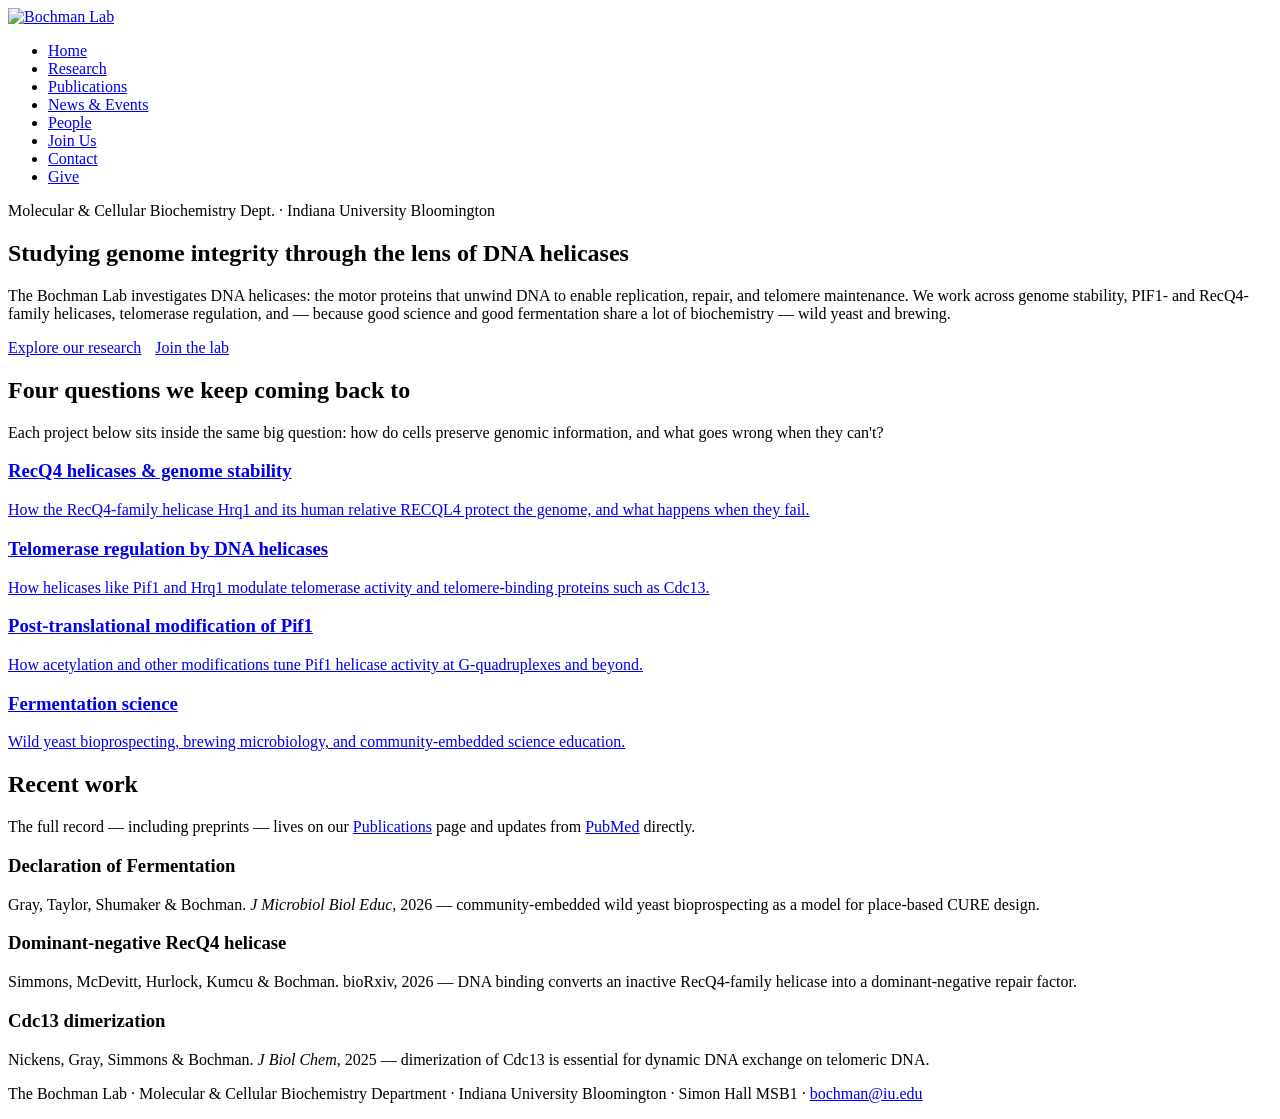
==== index.html @ aec82099 "Add Give page and "Give" nav link across the site" ====
<!DOCTYPE html>
<html lang="en">
<head>
<meta charset="UTF-8">
<meta name="viewport" content="width=device-width, initial-scale=1.0">
<title>The Bochman Lab — Indiana University</title>
<meta name="description" content="The Bochman Lab at Indiana University Bloomington studies DNA helicases, genome stability, telomere maintenance, and fermentation microbiology.">
<link rel="stylesheet" href="style.css">
</head>
<body>

<header class="site-header">
  <div class="wrap nav-row">
    <a class="brand" href="index.html"><img src="images/bochman-lab-logo.png" alt="Bochman Lab" class="brand-logo"></a>
    <nav class="primary" aria-label="Primary">
      <ul>
        <li><a href="index.html" aria-current="page">Home</a></li>
        <li><a href="research.html">Research</a></li>
        <li><a href="publications.html">Publications</a></li>
        <li><a href="news-events.html">News &amp; Events</a></li>
        <li><a href="people.html">People</a></li>
        <li><a href="join.html">Join Us</a></li>
        <li><a href="contact.html">Contact</a></li>
        <li><a href="give.html">Give</a></li>
      </ul>
    </nav>
  </div>
</header>

<section class="hero">
  <div class="wrap">
    <span class="tag">Molecular &amp; Cellular Biochemistry Dept. · Indiana University Bloomington</span>
    <h1>Studying genome integrity through the lens of DNA helicases</h1>
    <p class="lede">The Bochman Lab investigates DNA helicases: the motor proteins that unwind DNA to enable replication, repair, and telomere maintenance. We work across genome stability, PIF1- and RecQ4-family helicases, telomerase regulation, and — because good science and good fermentation share a lot of biochemistry — wild yeast and brewing.</p>
    <a class="btn" href="research.html">Explore our research</a>
    <a class="btn ghost" href="join.html" style="margin-left:10px;">Join the lab</a>
  </div>
</section>

<section class="tint">
  <div class="wrap">
    <h2>Four questions we keep coming back to</h2>
    <p class="section-sub">Each project below sits inside the same big question: how do cells preserve genomic information, and what goes wrong when they can't?</p>
    <div class="grid">
      <a class="card" href="research-recq4.html">
        <h3>RecQ4 helicases &amp; genome stability</h3>
        <p>How the RecQ4-family helicase Hrq1 and its human relative RECQL4 protect the genome, and what happens when they fail.</p>
      </a>
      <a class="card" href="research-telomerase.html">
        <h3>Telomerase regulation by DNA helicases</h3>
        <p>How helicases like Pif1 and Hrq1 modulate telomerase activity and telomere-binding proteins such as Cdc13.</p>
      </a>
      <a class="card" href="research-pif1.html">
        <h3>Post-translational modification of Pif1</h3>
        <p>How acetylation and other modifications tune Pif1 helicase activity at G-quadruplexes and beyond.</p>
      </a>
      <a class="card" href="research-fermentation.html">
        <h3>Fermentation science</h3>
        <p>Wild yeast bioprospecting, brewing microbiology, and community-embedded science education.</p>
      </a>
    </div>
  </div>
</section>

<section>
  <div class="wrap">
    <h2>Recent work</h2>
    <p class="section-sub">The full record — including preprints — lives on our <a href="publications.html">Publications</a> page and updates from <a href="https://pubmed.ncbi.nlm.nih.gov/?term=bochman+ml&amp;sort=date&amp;size=50" target="_blank" rel="noopener">PubMed</a> directly.</p>
    <div class="grid">
      <div class="card">
        <h3>Declaration of Fermentation</h3>
        <p>Gray, Taylor, Shumaker &amp; Bochman. <em>J Microbiol Biol Educ</em>, 2026 — community-embedded wild yeast bioprospecting as a model for place-based CURE design.</p>
      </div>
      <div class="card">
        <h3>Dominant-negative RecQ4 helicase</h3>
        <p>Simmons, McDevitt, Hurlock, Kumcu &amp; Bochman. bioRxiv, 2026 — DNA binding converts an inactive RecQ4-family helicase into a dominant-negative repair factor.</p>
      </div>
      <div class="card">
        <h3>Cdc13 dimerization</h3>
        <p>Nickens, Gray, Simmons &amp; Bochman. <em>J Biol Chem</em>, 2025 — dimerization of Cdc13 is essential for dynamic DNA exchange on telomeric DNA.</p>
      </div>
    </div>
  </div>
</section>

<footer class="site-footer">
  <div class="wrap">
    <p>The Bochman Lab &middot; Molecular &amp; Cellular Biochemistry Department &middot; Indiana University Bloomington &middot; Simon Hall MSB1 &middot; <a href="mailto:bochman@iu.edu">bochman@iu.edu</a></p>
  </div>
</footer>

<script src="main.js"></script>
</body>
</html>
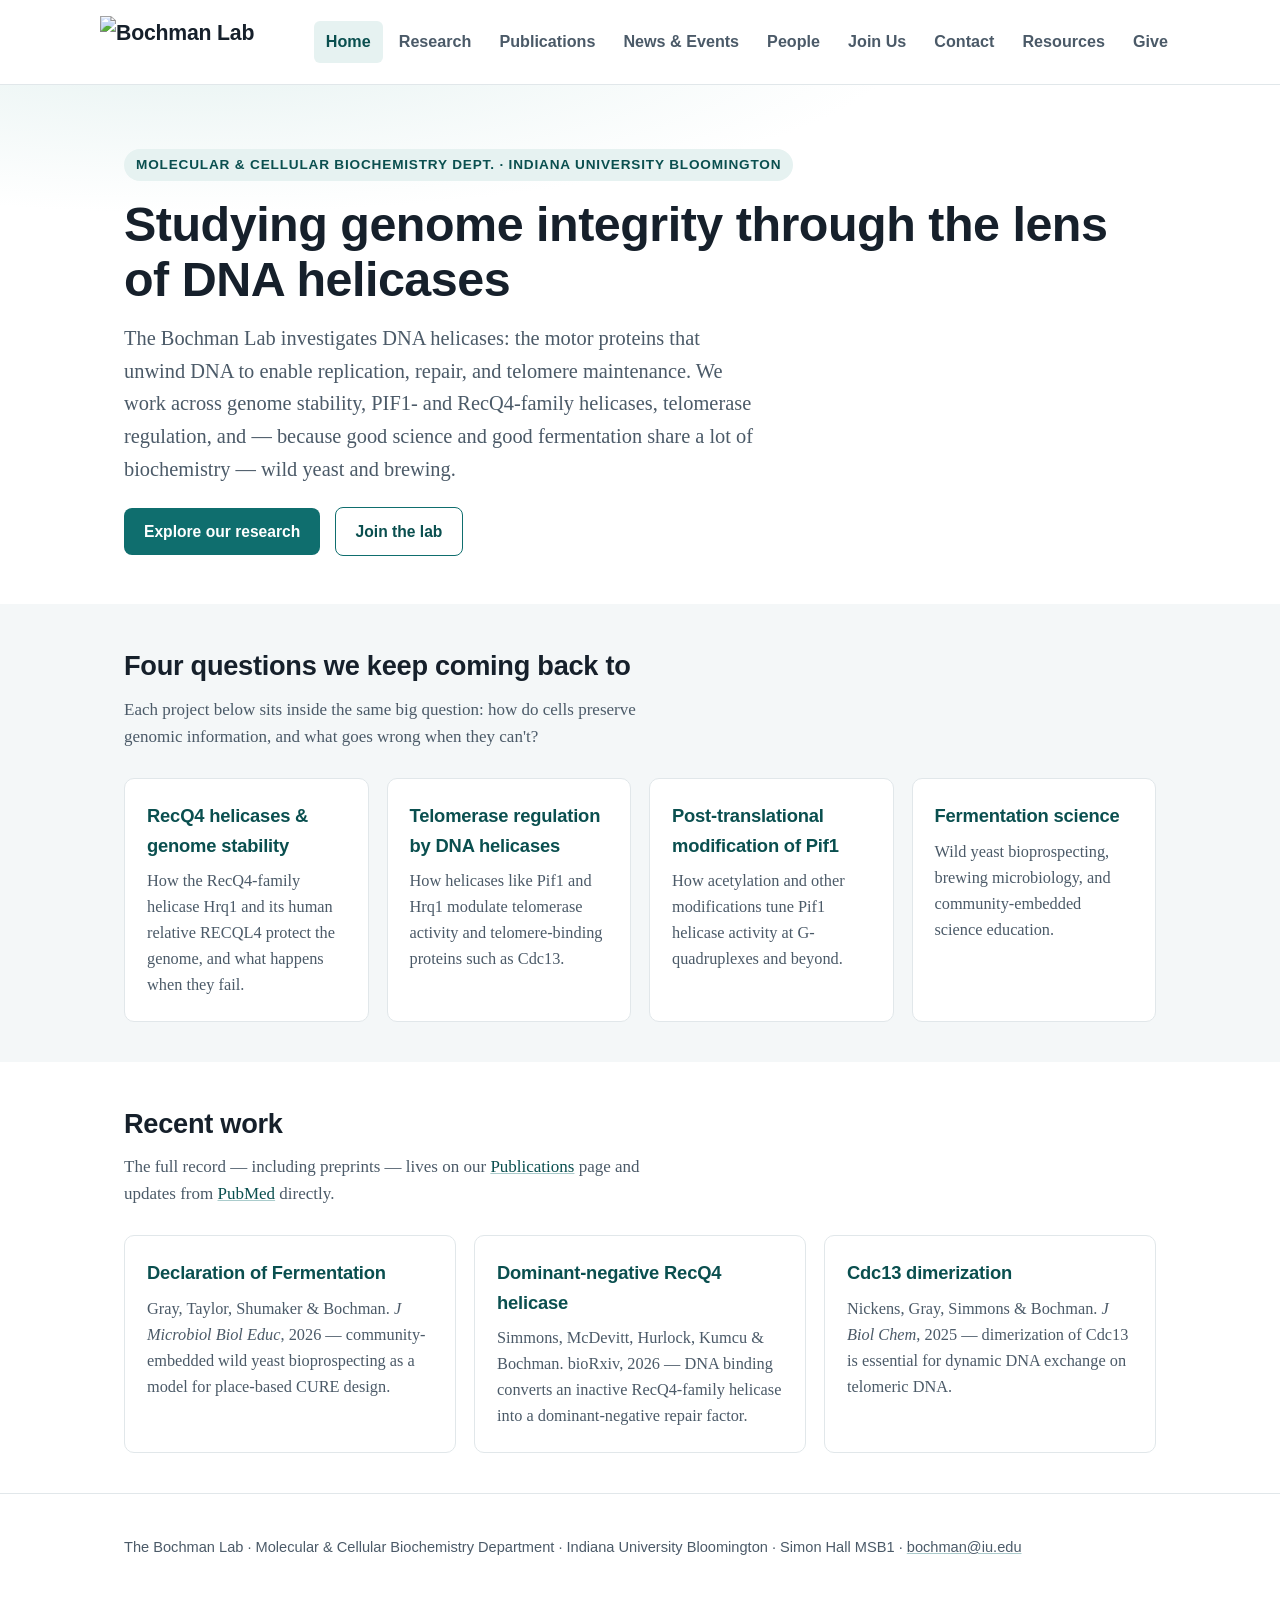
==== commit 89c5f101: "Add files via upload" ====
--- a/index.html
+++ b/index.html
@@ -6,6 +6,9 @@
 <title>The Bochman Lab — Indiana University</title>
 <meta name="description" content="The Bochman Lab at Indiana University Bloomington studies DNA helicases, genome stability, telomere maintenance, and fermentation microbiology.">
 <link rel="stylesheet" href="style.css">
+<link rel="icon" href="favicon.ico" sizes="any">
+<link rel="icon" type="image/png" sizes="32x32" href="favicon-32.png">
+<link rel="apple-touch-icon" href="apple-touch-icon.png">
 </head>
 <body>
 
@@ -21,6 +24,7 @@
         <li><a href="people.html">People</a></li>
         <li><a href="join.html">Join Us</a></li>
         <li><a href="contact.html">Contact</a></li>
+        <li><a href="resources.html">Resources</a></li>
         <li><a href="give.html">Give</a></li>
       </ul>
     </nav>
--- a/style.css
+++ b/style.css
@@ -0,0 +1,444 @@
+/* Bochman Lab — shared stylesheet */
+
+:root {
+  --ink: #16202b;
+  --ink-soft: #4b5a68;
+  --paper: #ffffff;
+  --paper-tint: #f4f7f8;
+  --line: #e1e7ea;
+  --accent: #0f6e6e;
+  --accent-dark: #0a4f4f;
+  --accent-tint: #e6f2f1;
+  --accent-2: #c4432b;
+  --radius: 10px;
+  --maxw: 1080px;
+  font-size: 17px;
+}
+
+* { box-sizing: border-box; }
+
+html { scroll-behavior: smooth; }
+
+body {
+  margin: 0;
+  font-family: "Iowan Old Style", "Palatino Linotype", Georgia, "Times New Roman", serif;
+  color: var(--ink);
+  background: var(--paper);
+  line-height: 1.6;
+}
+
+h1, h2, h3, h4, .brand {
+  font-family: -apple-system, BlinkMacSystemFont, "Segoe UI", Helvetica, Arial, sans-serif;
+  font-weight: 700;
+  letter-spacing: -0.01em;
+  color: var(--ink);
+}
+
+a { color: var(--accent-dark); text-decoration-color: rgba(15,110,110,0.35); }
+a:hover { text-decoration-color: currentColor; }
+
+.wrap {
+  max-width: var(--maxw);
+  margin: 0 auto;
+  padding: 0 24px;
+}
+
+/* ---------- header / nav ---------- */
+
+header.site-header {
+  border-bottom: 1px solid var(--line);
+  position: sticky;
+  top: 0;
+  background: rgba(255,255,255,0.92);
+  backdrop-filter: saturate(180%) blur(6px);
+  z-index: 20;
+}
+
+.nav-row {
+  display: flex;
+  align-items: center;
+  justify-content: space-between;
+  padding: 16px 0;
+  gap: 16px;
+}
+
+.brand {
+  display: flex;
+  align-items: baseline;
+  gap: 8px;
+  font-size: 1.25rem;
+  text-decoration: none;
+  color: var(--ink);
+  white-space: nowrap;
+}
+
+.brand .mark {
+  color: var(--accent);
+  font-family: Georgia, serif;
+  font-style: italic;
+  font-weight: 700;
+}
+
+.brand-logo {
+  height: 52px;
+  width: auto;
+  display: block;
+}
+
+nav.primary { display: flex; }
+nav.primary ul {
+  list-style: none;
+  display: flex;
+  gap: 4px;
+  margin: 0;
+  padding: 0;
+  flex-wrap: wrap;
+}
+nav.primary a {
+  font-family: -apple-system, BlinkMacSystemFont, "Segoe UI", Helvetica, Arial, sans-serif;
+  display: inline-block;
+  padding: 8px 12px;
+  border-radius: 6px;
+  color: var(--ink-soft);
+  text-decoration: none;
+  font-size: 0.95rem;
+  font-weight: 600;
+}
+nav.primary a:hover, nav.primary a[aria-current="page"] {
+  background: var(--accent-tint);
+  color: var(--accent-dark);
+}
+
+.nav-toggle { display: none; }
+
+@media (max-width: 1040px) {
+  nav.primary ul { gap: 0; }
+  nav.primary a { padding: 8px 9px; }
+}
+@media (max-width: 720px) {
+  nav.primary ul { gap: 0; }
+  nav.primary a { padding: 8px 8px; font-size: 0.88rem; }
+}
+
+/* ---------- hero ---------- */
+
+.hero {
+  padding: 64px 0 48px;
+  background:
+    radial-gradient(1200px 300px at 15% -10%, var(--accent-tint), transparent 60%);
+}
+.hero h1 {
+  font-size: clamp(2rem, 4vw, 2.85rem);
+  margin: 0 0 14px;
+  line-height: 1.15;
+}
+.hero .lede {
+  font-size: 1.2rem;
+  color: var(--ink-soft);
+  max-width: 62ch;
+  margin: 0 0 22px;
+}
+.hero .tag {
+  display: inline-block;
+  font-family: -apple-system, BlinkMacSystemFont, "Segoe UI", Helvetica, Arial, sans-serif;
+  font-size: 0.8rem;
+  font-weight: 700;
+  letter-spacing: 0.06em;
+  text-transform: uppercase;
+  color: var(--accent-dark);
+  background: var(--accent-tint);
+  border-radius: 999px;
+  padding: 5px 12px;
+  margin-bottom: 16px;
+}
+
+/* ---------- sections / cards ---------- */
+
+section { padding: 40px 0; }
+section.tint { background: var(--paper-tint); }
+section h2 {
+  font-size: 1.6rem;
+  margin: 0 0 8px;
+}
+section .section-sub {
+  color: var(--ink-soft);
+  margin: 0 0 28px;
+  max-width: 64ch;
+}
+
+.grid {
+  display: grid;
+  grid-template-columns: repeat(auto-fit, minmax(230px, 1fr));
+  gap: 18px;
+}
+
+.card {
+  display: block;
+  background: var(--paper);
+  border: 1px solid var(--line);
+  border-radius: var(--radius);
+  padding: 22px;
+  text-decoration: none;
+  color: inherit;
+  transition: box-shadow 0.15s ease, transform 0.15s ease, border-color 0.15s ease;
+}
+a.card:hover {
+  box-shadow: 0 6px 20px rgba(16,32,40,0.08);
+  transform: translateY(-2px);
+  border-color: var(--accent);
+}
+.card h3 {
+  margin: 0 0 8px;
+  font-size: 1.08rem;
+  color: var(--accent-dark);
+}
+.card p { margin: 0; color: var(--ink-soft); font-size: 0.96rem; }
+
+/* ---------- publications ---------- */
+
+.pub-controls {
+  display: flex;
+  gap: 10px;
+  align-items: center;
+  flex-wrap: wrap;
+  margin-bottom: 22px;
+}
+.pub-controls input[type="search"] {
+  font: inherit;
+  padding: 9px 12px;
+  border: 1px solid var(--line);
+  border-radius: 8px;
+  min-width: 240px;
+  flex: 1;
+}
+.pub-note {
+  font-family: -apple-system, BlinkMacSystemFont, "Segoe UI", Helvetica, Arial, sans-serif;
+  font-size: 0.85rem;
+  color: var(--ink-soft);
+  background: var(--accent-tint);
+  border-radius: 8px;
+  padding: 10px 14px;
+  margin-bottom: 24px;
+}
+ol.pub-list {
+  list-style: none;
+  margin: 0;
+  padding: 0;
+  counter-reset: pub;
+}
+ol.pub-list li {
+  padding: 14px 0;
+  border-bottom: 1px solid var(--line);
+  display: flex;
+  gap: 14px;
+}
+ol.pub-list li .yr {
+  font-family: -apple-system, BlinkMacSystemFont, "Segoe UI", Helvetica, Arial, sans-serif;
+  font-weight: 700;
+  color: var(--accent-dark);
+  min-width: 3.2em;
+}
+.pub-authors { color: var(--ink-soft); }
+.pub-authors b { color: var(--ink); font-weight: 600; }
+.pub-journal { font-style: italic; color: var(--ink-soft); font-size: 0.95rem; }
+
+/* ---------- news & events ---------- */
+
+.news-date {
+  font-family: -apple-system, BlinkMacSystemFont, "Segoe UI", Helvetica, Arial, sans-serif;
+  font-size: 0.82rem;
+  font-weight: 700;
+  color: var(--ink-soft);
+}
+.news-desc { color: var(--ink); }
+.badge {
+  display: inline-block;
+  font-family: -apple-system, BlinkMacSystemFont, "Segoe UI", Helvetica, Arial, sans-serif;
+  font-size: 0.7rem;
+  font-weight: 700;
+  text-transform: uppercase;
+  letter-spacing: 0.04em;
+  border-radius: 4px;
+  padding: 2px 6px;
+  margin-left: 8px;
+  background: #fbe9e4;
+  color: var(--accent-2);
+  vertical-align: middle;
+}
+
+/* ---------- people ---------- */
+
+.person {
+  display: grid;
+  grid-template-columns: 1fr;
+  gap: 4px;
+  padding: 18px 0;
+  border-bottom: 1px solid var(--line);
+}
+.person .name {
+  font-family: -apple-system, BlinkMacSystemFont, "Segoe UI", Helvetica, Arial, sans-serif;
+  font-weight: 700;
+  font-size: 1.02rem;
+}
+.person .role { color: var(--accent-dark); font-size: 0.9rem; font-family: -apple-system, BlinkMacSystemFont, "Segoe UI", Helvetica, Arial, sans-serif; }
+.person .bio { color: var(--ink-soft); font-size: 0.96rem; margin-top: 4px; }
+.person-photo {
+  display: flex;
+  align-items: center;
+  gap: 16px;
+}
+.person-photo .name, .person-photo .role { margin: 0; }
+.person-avatar {
+  width: 64px;
+  height: 64px;
+  border-radius: 50%;
+  object-fit: cover;
+  flex-shrink: 0;
+  border: 1px solid var(--line);
+}
+.alumni-list { columns: 2; column-gap: 32px; }
+@media (max-width: 640px) { .alumni-list { columns: 1; } }
+.alumni-list li { break-inside: avoid; margin-bottom: 8px; color: var(--ink-soft); }
+.alumni-list li b { color: var(--ink); }
+.li-avatar {
+  width: 26px;
+  height: 26px;
+  border-radius: 50%;
+  object-fit: cover;
+  vertical-align: middle;
+  margin-right: 6px;
+  border: 1px solid var(--line);
+}
+
+/* ---------- misc ---------- */
+
+.btn {
+  display: inline-block;
+  font-family: -apple-system, BlinkMacSystemFont, "Segoe UI", Helvetica, Arial, sans-serif;
+  font-weight: 700;
+  font-size: 0.92rem;
+  background: var(--accent);
+  color: #fff !important;
+  text-decoration: none;
+  padding: 11px 20px;
+  border-radius: 8px;
+}
+.btn:hover { background: var(--accent-dark); }
+.btn.ghost {
+  background: transparent;
+  color: var(--accent-dark) !important;
+  border: 1.5px solid var(--accent);
+}
+
+.contact-block {
+  background: var(--paper-tint);
+  border: 1px solid var(--line);
+  border-radius: var(--radius);
+  padding: 26px;
+  margin-top: 16px;
+}
+.contact-block dt {
+  font-family: -apple-system, BlinkMacSystemFont, "Segoe UI", Helvetica, Arial, sans-serif;
+  font-weight: 700;
+  font-size: 0.8rem;
+  text-transform: uppercase;
+  letter-spacing: 0.05em;
+  color: var(--ink-soft);
+  margin-top: 16px;
+}
+.contact-block dt:first-child { margin-top: 0; }
+.contact-block dd { margin: 4px 0 0; }
+
+footer.site-footer {
+  border-top: 1px solid var(--line);
+  padding: 28px 0 40px;
+  color: var(--ink-soft);
+  font-family: -apple-system, BlinkMacSystemFont, "Segoe UI", Helvetica, Arial, sans-serif;
+  font-size: 0.86rem;
+}
+footer.site-footer a { color: var(--ink-soft); }
+
+.breadcrumb {
+  font-family: -apple-system, BlinkMacSystemFont, "Segoe UI", Helvetica, Arial, sans-serif;
+  font-size: 0.85rem;
+  color: var(--ink-soft);
+  margin-bottom: 10px;
+}
+.breadcrumb a { color: var(--ink-soft); }
+
+.prose { max-width: 70ch; }
+.prose p { margin: 0 0 16px; }
+
+.photo-figure {
+  margin: 8px 0 28px;
+}
+.photo-figure img {
+  display: block;
+  width: 100%;
+  max-width: 640px;
+  border-radius: var(--radius);
+  border: 1px solid var(--line);
+}
+.photo-figure figcaption {
+  font-family: -apple-system, BlinkMacSystemFont, "Segoe UI", Helvetica, Arial, sans-serif;
+  font-size: 0.85rem;
+  color: var(--ink-soft);
+  margin-top: 8px;
+}
+
+/* ---------- protocols ---------- */
+
+.protocol-toc {
+  columns: 2;
+  column-gap: 28px;
+  list-style: decimal;
+  padding-left: 1.2em;
+  margin: 0 0 8px;
+}
+@media (max-width: 640px) { .protocol-toc { columns: 1; } }
+.protocol-toc li { margin-bottom: 6px; break-inside: avoid; }
+.protocol-toc a { font-family: -apple-system, BlinkMacSystemFont, "Segoe UI", Helvetica, Arial, sans-serif; font-size: 0.95rem; }
+
+article.protocol {
+  padding: 32px 0;
+  border-bottom: 1px solid var(--line);
+  scroll-margin-top: 90px;
+}
+article.protocol h3 {
+  font-size: 1.25rem;
+  margin: 0 0 4px;
+}
+article.protocol .protocol-date {
+  font-family: -apple-system, BlinkMacSystemFont, "Segoe UI", Helvetica, Arial, sans-serif;
+  font-size: 0.78rem;
+  color: var(--ink-soft);
+  margin-bottom: 14px;
+}
+.protocol-body { max-width: 72ch; }
+.protocol-body p { margin: 0 0 12px; }
+.protocol-body ol, .protocol-body ul { margin: 0 0 12px; padding-left: 1.4em; }
+.protocol-body li { margin-bottom: 6px; }
+.protocol-body table {
+  border-collapse: collapse;
+  margin: 0 0 16px;
+  font-size: 0.92rem;
+}
+.protocol-body table th, .protocol-body table td {
+  border: 1px solid var(--line);
+  padding: 5px 10px;
+  text-align: left;
+}
+.protocol-body .caution {
+  background: #fbe9e4;
+  color: var(--accent-2);
+  border-radius: 6px;
+  padding: 10px 14px;
+  font-weight: 700;
+  font-family: -apple-system, BlinkMacSystemFont, "Segoe UI", Helvetica, Arial, sans-serif;
+  font-size: 0.85rem;
+  margin-bottom: 14px;
+}
+.back-to-top {
+  font-family: -apple-system, BlinkMacSystemFont, "Segoe UI", Helvetica, Arial, sans-serif;
+  font-size: 0.85rem;
+}
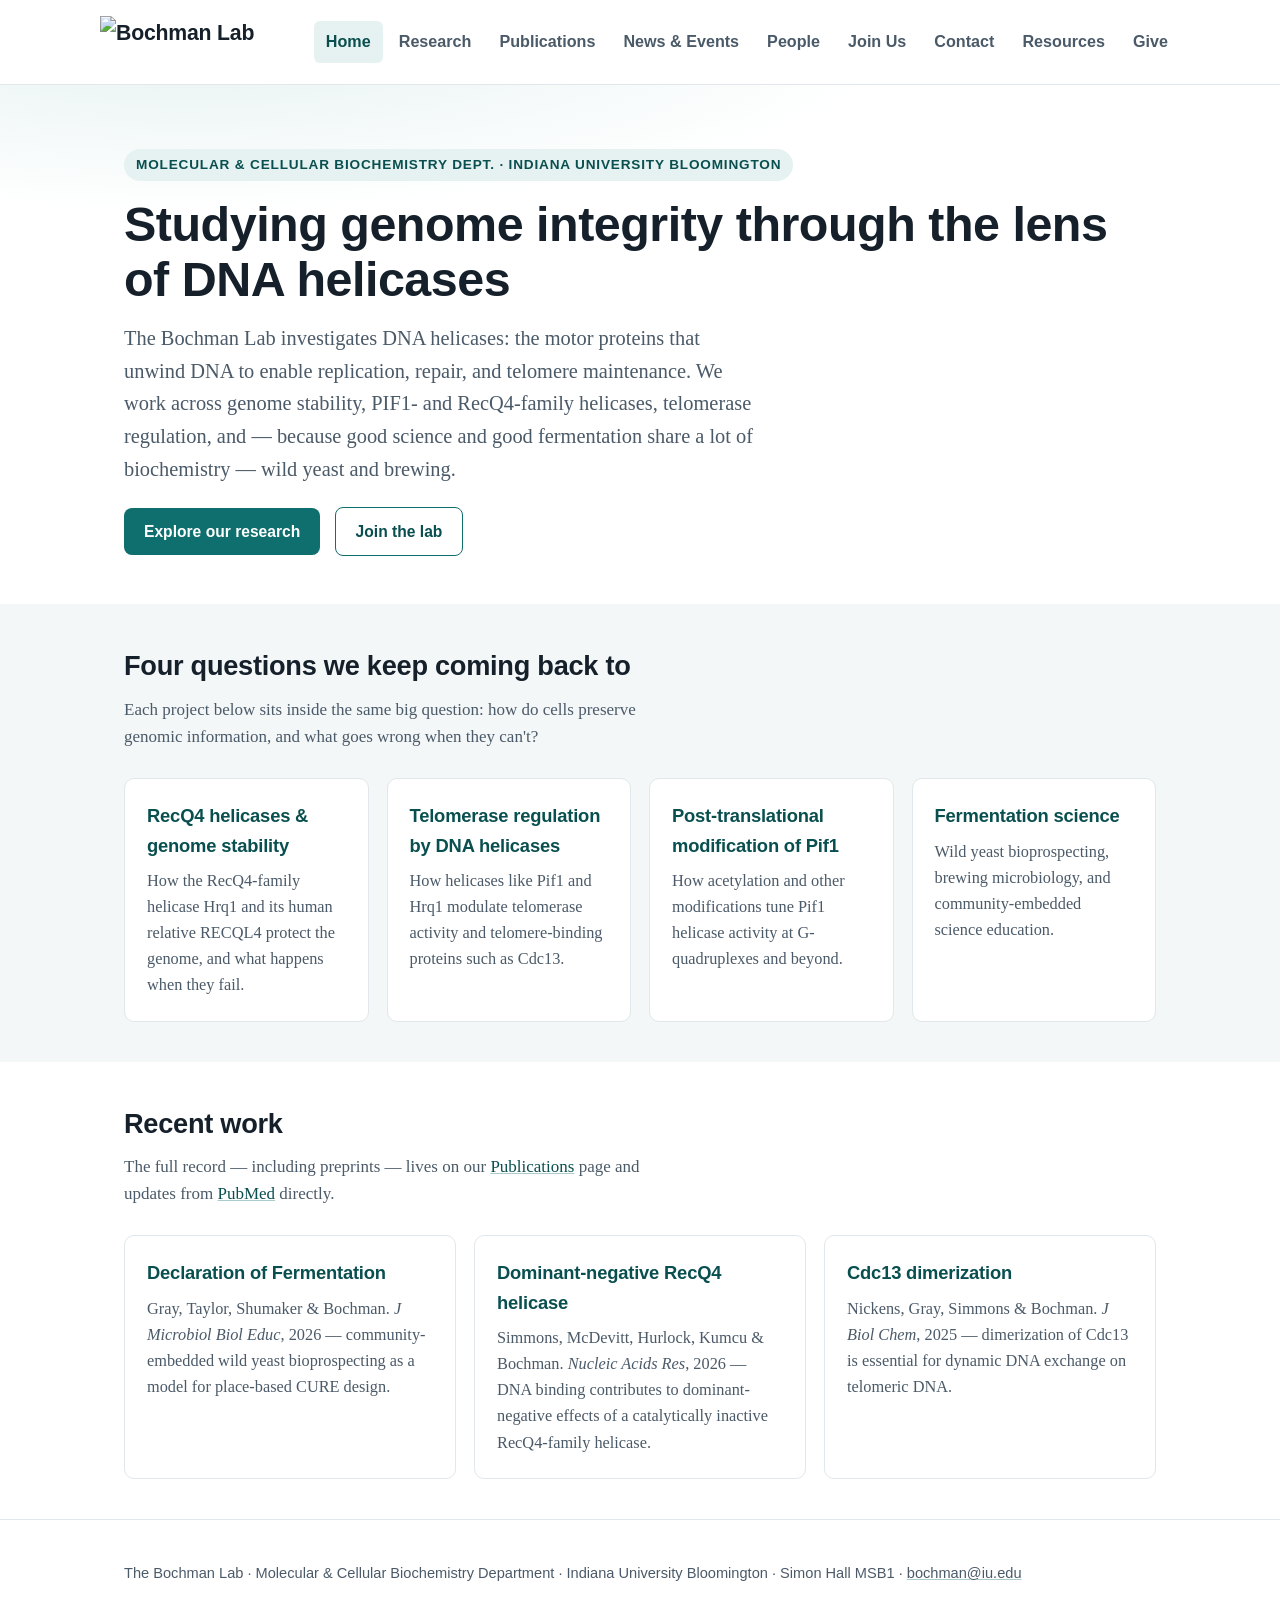
==== commit eb68b883: "Add files via upload" ====
--- a/index.html
+++ b/index.html
@@ -77,7 +77,7 @@
       </div>
       <div class="card">
         <h3>Dominant-negative RecQ4 helicase</h3>
-        <p>Simmons, McDevitt, Hurlock, Kumcu &amp; Bochman. bioRxiv, 2026 — DNA binding converts an inactive RecQ4-family helicase into a dominant-negative repair factor.</p>
+        <p>Simmons, McDevitt, Hurlock, Kumcu &amp; Bochman. <em>Nucleic Acids Res</em>, 2026 — DNA binding contributes to dominant-negative effects of a catalytically inactive RecQ4-family helicase.</p>
       </div>
       <div class="card">
         <h3>Cdc13 dimerization</h3>
